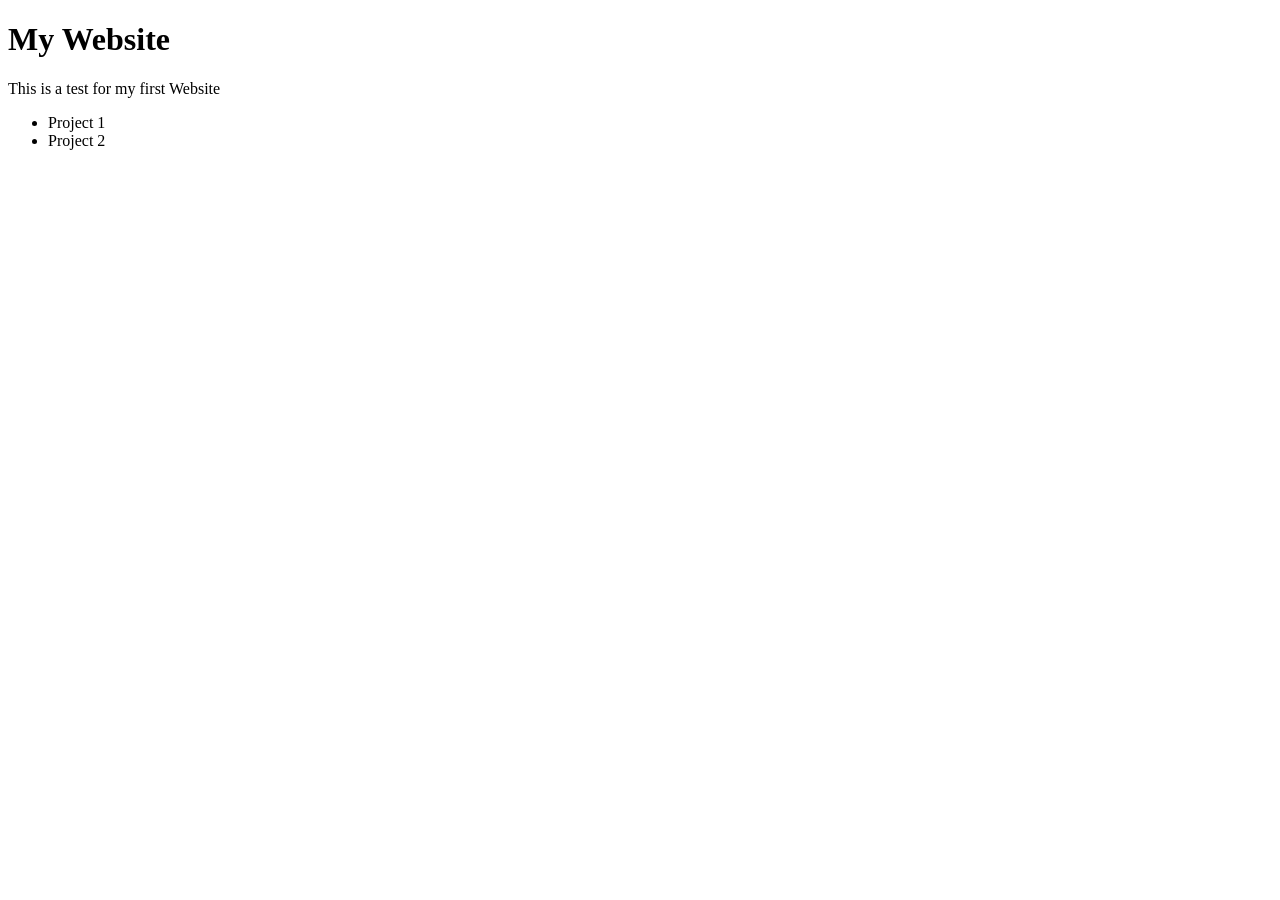
==== index.html @ 6e28bfc4 "prototype website" ====
<!DOCTYPE html>
<html lang="en">
<head>
    <meta charset="UTF-8">
    <meta name="viewport" content="width=device-width, initial-scale=1.0">
    <title>Portfolio</title>
</head>
<body>
    <h1>My Website</h1>
    <div>
        <p>This is a test for my first Website</p>
    </div>

    <div>
        <p></p>
    </div>

    
    <ul>
        <li>Project 1</li>
        <li>Project 2</li>
    </ul>


</body>
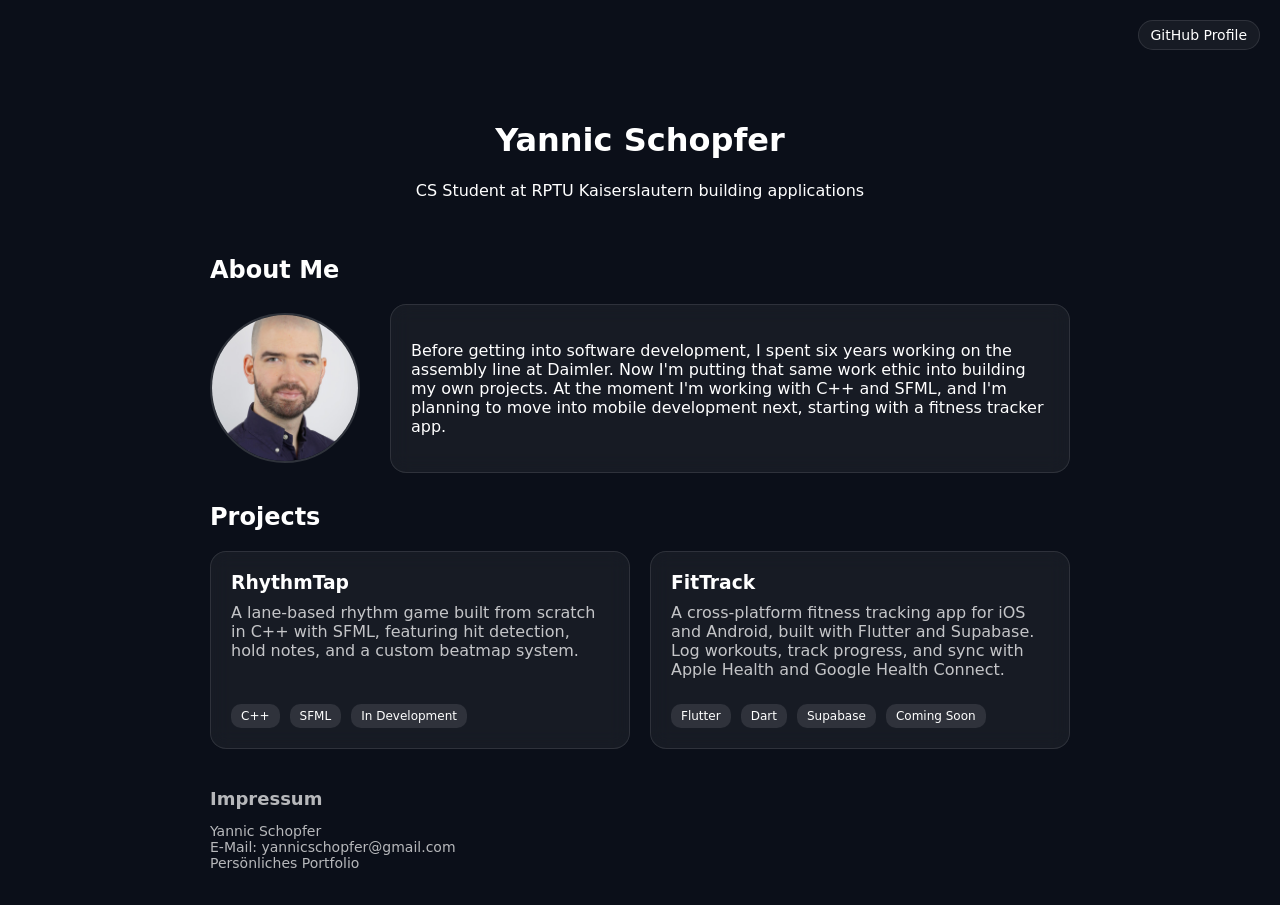
==== commit ecef105a: "initial design" ====
--- a/index.html
+++ b/index.html
@@ -1,25 +1,95 @@
 <!DOCTYPE html>
 <html lang="en">
+
 <head>
     <meta charset="UTF-8">
     <meta name="viewport" content="width=device-width, initial-scale=1.0">
-    <title>Portfolio</title>
+    <title>Yannic Schopfer Projekte</title>
+
+    <link rel="stylesheet" href="style.css">
+
 </head>
+
 <body>
-    <h1>My Website</h1>
-    <div>
-        <p>This is a test for my first Website</p>
+
+    <header class="hero">
+        <h1>Yannic Schopfer</h1>
+        <p>CS Student at RPTU Kaiserslautern building applications </p>
+    </header>
+
+    <section>
+        <div class="container" class="about-card">
+            <h2>About Me</h2>
+
+            <div class="about-content">
+                <img src="Bild_Yannic_Schopfer.jpeg" alt="Yannic Schopfer" class="profile-pic">
+
+                <div class="card">
+                    <p>Before getting into software development, I spent six years working on the assembly line at
+                        Daimler.
+                        Now I'm putting that same work ethic into building my own projects.
+                        At the moment I'm working with C++ and SFML, and I'm planning to move into mobile development
+                        next,
+                        starting with a fitness tracker app.
+                    </p>
+                </div>
+            </div>
+        </div>
+        </div>
+    </section>
+
+    <section class="projects">
+        <div class="container">
+            <h2>Projects</h2>
+
+            <div class="grid">
+
+                <a href="https://github.com/yschopfer19/RhythmTap" target="_blank" class="project-card">
+                    <h3>RhythmTap</h3>
+                    <p>A lane-based rhythm game built from scratch in C++ with SFML, featuring hit detection, hold
+                        notes, and a custom beatmap system.</p>
+
+                    <div class="tags">
+                        <span>C++</span>
+                        <span>SFML</span>
+                        <span>In Development</span>
+                    </div>
+                </a>
+
+                <a href="project2.html" target="_blank" class="project-card">
+                    <h3>FitTrack</h3>
+                    <p>A cross-platform fitness tracking app for iOS and Android, built with Flutter and Supabase.
+                        Log workouts, track progress, and sync with Apple Health and Google Health Connect.</p>
+
+                    <div class="tags">
+                        <span>Flutter</span>
+                        <span>Dart</span>
+                        <span>Supabase</span>
+                        <span>Coming Soon</span>
+                    </div>
+                </a>
+
+
+
+            </div>
+        </div>
+    </section>
+
+
+    <section class="imprint">
+        <h2>Impressum</h2>
+        <p>
+        Yannic Schopfer <br>
+        E-Mail: yannicschopfer@gmail.com <br>
+        Persönliches Portfolio <br>
+        </p>
+        
+    </section>
+
+    <div class="social-links">
+        <a href="https://github.com/yschopfer19" target="_blank">GitHub Profile</a>
+        <!--<a href="TODO" target="_blank">Link</a>
+        <a href="TODO" target="_blank">Link</a>-->
     </div>
 
-    <div>
-        <p></p>
-    </div>
-
-    
-    <ul>
-        <li>Project 1</li>
-        <li>Project 2</li>
-    </ul>
-
-
 </body>
--- a/style.css
+++ b/style.css
@@ -0,0 +1,173 @@
+body {
+    margin: 0;
+    font-family: system-ui, sans-serif;
+    background: #0b0f19;
+    color: white;
+}
+
+* {
+    box-sizing: border-box;
+}
+
+.hero {
+    padding: 100px 40px 15px;
+    text-align: center;
+    animation: fadeInDown 1s ease;
+    position: relative;
+}
+
+section {
+    padding: 5px;
+}
+
+.container {
+    max-width: 900px;
+    margin: 0 auto;
+    padding: 0 20px;
+}
+
+.card {
+    background: rgba(255, 255, 255, 0.05);
+    border: 1px solid rgba(255, 255, 255, 0.1);
+    border-radius: 16px;
+    padding: 20px;
+    backdrop-filter: blur(10px);
+}
+.project-card {
+    background: rgba(255, 255, 255, 0.05);
+    border: 1px solid rgba(255, 255, 255, 0.1);
+    border-radius: 16px;
+
+    padding: 20px;
+    backdrop-filter: blur(10px);
+
+    display: flex;
+    flex-direction: column;
+
+    text-decoration: none;
+    color: white;
+
+    transition: transform 0.3s ease, background 0.3s ease;
+}
+
+.project-card h3 {
+    margin: 0 0 10px 0;
+}
+
+.project-card p {
+    margin: 0 0 25px 0;
+    opacity: 0.75;
+}
+
+.grid {
+    display: grid;
+    grid-template-columns: repeat(2, 1fr);
+    gap: 20px;
+    align-items: stretch;
+}
+
+.project-card {
+    display: flex;
+    flex-direction: column;
+
+    text-decoration: none;
+    color: white;
+
+    transition: transform 0.3s ease, background 0.3s ease;
+}
+
+.project-card:hover {
+    transform: translateY(-10px);
+    background: rgba(255, 255, 255, 0.08);
+}
+
+.tags span {
+    display: inline-block;
+    background: rgba(255, 255, 255, 0.1);
+    padding: 5px 10px;
+    border-radius: 10px;
+    margin-right: 5px;
+    font-size: 12px;
+}
+
+.tags {
+    margin-top: auto;
+}
+
+
+@keyframes fadeInDown {
+    from {
+        opacity: 0;
+        transform: translateY(-30px);
+    }
+
+    to {
+        opacity: 1;
+        transform: translateY(0);
+    }
+}
+
+
+.social-links {
+    position: absolute;
+    top: 20px;
+    right: 20px;
+
+    display: flex;
+    gap: 10px;
+}
+
+.social-links a {
+    text-decoration: none;
+    color: white;
+    font-size: 14px;
+
+    padding: 6px 12px;
+    border-radius: 999px;
+
+    background: rgba(255, 255, 255, 0.05);
+    border: 1px solid rgba(255, 255, 255, 0.1);
+
+    transition: all 0.3s ease;
+}
+
+.social-links a:hover {
+    transform: translateY(-2px);
+    background: rgba(255, 255, 255, 0.1);
+}
+
+.about-content {
+    display: flex;
+    align-items: center;
+    gap: 30px;
+}
+
+.profile-pic {
+    width: 150px;
+    height: 150px;
+    border-radius: 50%;
+    object-fit: cover;
+    border: 2px solid rgba(255, 255, 255, 0.15);
+    flex-shrink: 0;
+}
+
+@media (max-width: 600px) {
+    .about-content {
+        flex-direction: column;
+        text-align: center;
+    }
+}
+
+
+.imprint {
+    max-width: 900px;
+    margin: 0 auto;
+    padding: 20px;
+    opacity: 0.7;
+    font-size: 14px;
+}
+
+.imprint h2 {
+    font-size: 18px;
+    margin-bottom: 10px;
+}
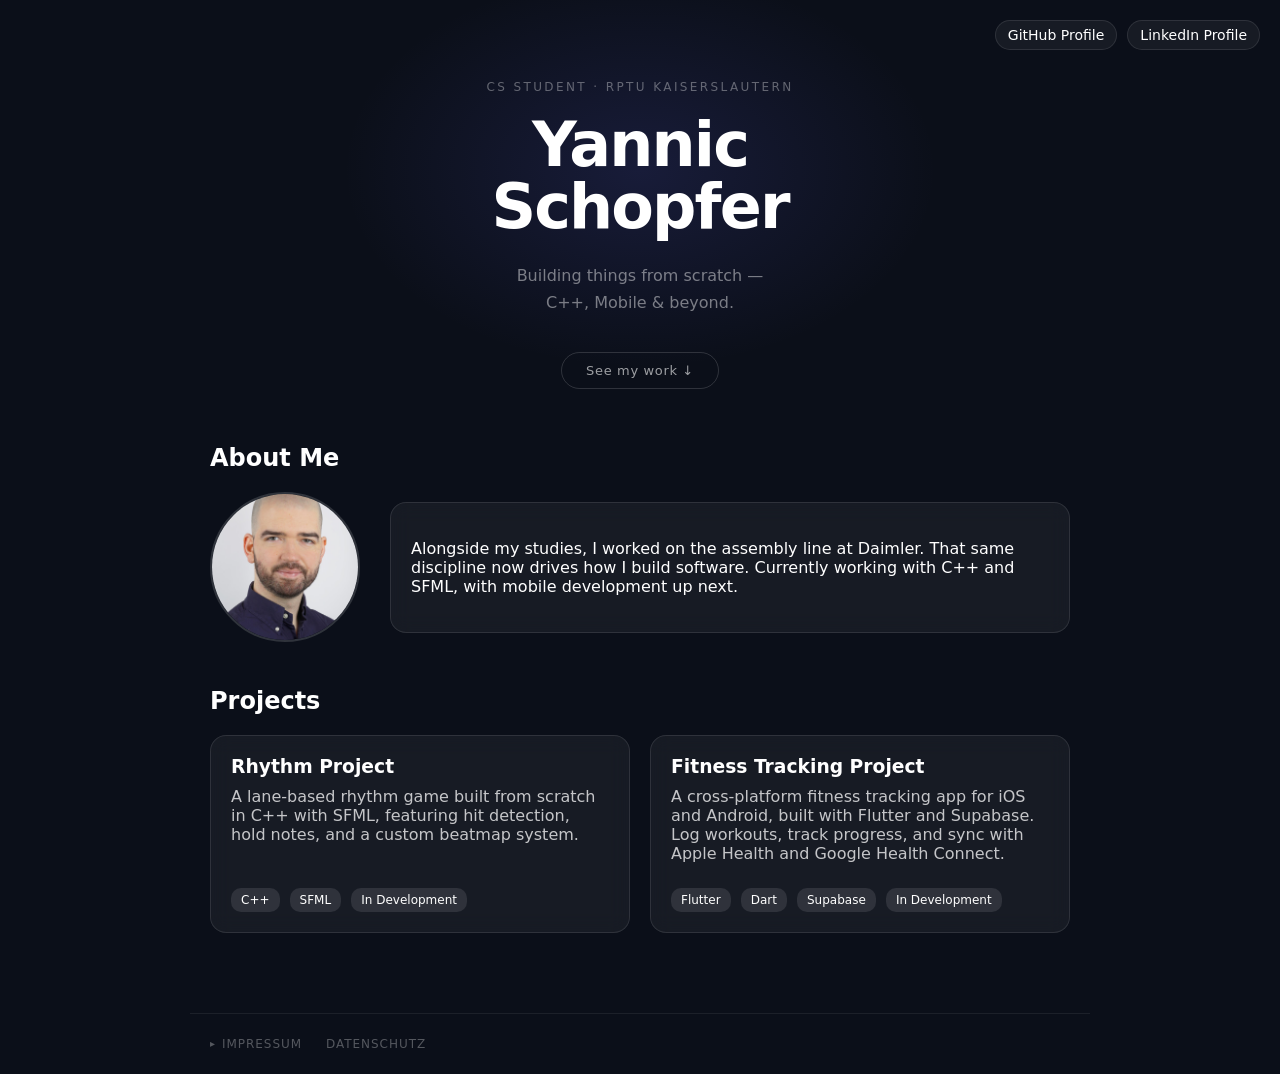
==== commit fadb1419: "Update website styling and add minor improvements" ====
--- a/index.html
+++ b/index.html
@@ -4,51 +4,49 @@
 <head>
     <meta charset="UTF-8">
     <meta name="viewport" content="width=device-width, initial-scale=1.0">
-    <title>Yannic Schopfer Projekte</title>
-
+    <title>Yannic Schopfer Projects</title>
     <link rel="stylesheet" href="style.css">
-
 </head>
 
 <body>
 
     <header class="hero">
-        <h1>Yannic Schopfer</h1>
-        <p>CS Student at RPTU Kaiserslautern building applications </p>
+        <div class="hero-glow"></div>
+        <p class="hero-eyebrow">CS Student · RPTU Kaiserslautern</p>
+        <h1 class="hero-name">Yannic<br>Schopfer</h1>
+        <p class="hero-sub">Building things from scratch —<br>C++, Mobile & beyond.</p>
+        <a href="#projects" class="hero-cta">See my work ↓</a>
     </header>
 
+    <div class="social-links">
+        <a href="https://github.com/yschopfer19" target="_blank">GitHub Profile</a>
+        <a href="https://www.linkedin.com/in/yannic-schopfer-348ab5416/" target="_blank">LinkedIn Profile</a>
+    </div>
+
     <section>
-        <div class="container" class="about-card">
+        <div class="container">
             <h2>About Me</h2>
-
             <div class="about-content">
                 <img src="Bild_Yannic_Schopfer.jpeg" alt="Yannic Schopfer" class="profile-pic">
-
                 <div class="card">
-                    <p>Before getting into software development, I spent six years working on the assembly line at
-                        Daimler.
-                        Now I'm putting that same work ethic into building my own projects.
-                        At the moment I'm working with C++ and SFML, and I'm planning to move into mobile development
-                        next,
-                        starting with a fitness tracker app.
+                    <p>Alongside my studies, I worked on the assembly line at Daimler.
+                        That same discipline now drives how I build software.
+                        Currently working with C++ and SFML, with mobile development up next.
                     </p>
                 </div>
             </div>
         </div>
-        </div>
     </section>
 
-    <section class="projects">
+    <section class="projects" id="projects">
         <div class="container">
             <h2>Projects</h2>
-
             <div class="grid">
 
-                <a href="https://github.com/yschopfer19/RhythmTap" target="_blank" class="project-card">
-                    <h3>RhythmTap</h3>
+                <a href="https://github.com/yschopfer19/RhythmProject" target="_blank" class="project-card">
+                    <h3>Rhythm Project</h3>
                     <p>A lane-based rhythm game built from scratch in C++ with SFML, featuring hit detection, hold
                         notes, and a custom beatmap system.</p>
-
                     <div class="tags">
                         <span>C++</span>
                         <span>SFML</span>
@@ -56,40 +54,48 @@
                     </div>
                 </a>
 
-                <a href="project2.html" target="_blank" class="project-card">
-                    <h3>FitTrack</h3>
+                <a href="https://github.com/yschopfer19/fitness_tracker" target="_blank" class="project-card">
+                    <h3>Fitness Tracking Project</h3>
                     <p>A cross-platform fitness tracking app for iOS and Android, built with Flutter and Supabase.
                         Log workouts, track progress, and sync with Apple Health and Google Health Connect.</p>
-
                     <div class="tags">
                         <span>Flutter</span>
                         <span>Dart</span>
                         <span>Supabase</span>
-                        <span>Coming Soon</span>
+                        <span>In Development</span>
                     </div>
                 </a>
-
-
 
             </div>
         </div>
     </section>
 
+    <footer class="footer-imprint">
+        <div class="footer-inner">
+            <button class="imprint-toggle"
+                onclick="this.classList.toggle('open'); this.closest('footer').querySelector('.imprint-body').classList.toggle('open')">Impressum</button>
+            <a class="imprint-link" href="datenschutz.html">Datenschutz</a>
+        </div>
+        <div class="imprint-body">
+            <div class="imprint-block">
+                <span class="imprint-label">Angaben gemäß § 5 DDG</span>
+                <span>Yannic Schopfer</span>
+                <span>c/o Block Services</span>
+                <span>Stuttgarter Str. 106</span>
+                <span>70736 Fellbach</span>
+                <span>Deutschland</span>
+            </div>
+            <div class="imprint-block">
+                <span class="imprint-label">Kontakt</span>
+                <a href="mailto:yannicschopfer@gmail.com">yannicschopfer@gmail.com</a>
+            </div>
+            <div class="imprint-block">
+                <span class="imprint-label">Hinweis</span>
+                <span>Projektportfolio</span>
+            </div>
+        </div>
+    </footer>
 
-    <section class="imprint">
-        <h2>Impressum</h2>
-        <p>
-        Yannic Schopfer <br>
-        E-Mail: yannicschopfer@gmail.com <br>
-        Persönliches Portfolio <br>
-        </p>
-        
-    </section>
+</body>
 
-    <div class="social-links">
-        <a href="https://github.com/yschopfer19" target="_blank">GitHub Profile</a>
-        <!--<a href="TODO" target="_blank">Link</a>
-        <a href="TODO" target="_blank">Link</a>-->
-    </div>
-
-</body>+</html>
--- a/style.css
+++ b/style.css
@@ -1,3 +1,13 @@
+*,
+*::before,
+*::after {
+    box-sizing: border-box;
+}
+
+html {
+    scroll-behavior: smooth;
+}
+
 body {
     margin: 0;
     font-family: system-ui, sans-serif;
@@ -5,26 +15,111 @@
     color: white;
 }
 
-* {
-    box-sizing: border-box;
-}
-
-.hero {
-    padding: 100px 40px 15px;
-    text-align: center;
-    animation: fadeInDown 1s ease;
-    position: relative;
-}
-
-section {
-    padding: 5px;
-}
+/* ── Layout ── */
 
 .container {
     max-width: 900px;
     margin: 0 auto;
     padding: 0 20px;
 }
+
+section {
+    padding: 5px 0 20px;
+}
+
+/* ── Hero ── */
+
+.hero {
+    padding: 80px 40px 30px;
+    text-align: center;
+    position: relative;
+    overflow: hidden;
+}
+
+.hero-glow {
+    position: absolute;
+    top: 50%;
+    left: 50%;
+    transform: translate(-50%, -60%);
+    width: 600px;
+    height: 400px;
+    background: radial-gradient(ellipse, rgba(99, 102, 241, 0.15) 0%, transparent 70%);
+    pointer-events: none;
+    animation: pulseGlow 4s ease-in-out infinite;
+}
+
+.hero-eyebrow {
+    font-size: 12px;
+    letter-spacing: 0.2em;
+    text-transform: uppercase;
+    color: rgba(255, 255, 255, 0.35);
+    margin: 0 0 20px;
+    animation: fadeInDown 0.8s ease both;
+}
+
+.hero-name {
+    font-size: clamp(38px, 5.5vw, 62px);
+    font-weight: 670;
+    line-height: 1;
+    letter-spacing: -0.03em;
+    margin: 0 0 24px;
+    animation: fadeInDown 0.9s ease both;
+}
+
+.hero-sub {
+    font-size: 16px;
+    color: rgba(255, 255, 255, 0.45);
+    line-height: 1.7;
+    margin: 0 0 36px;
+    animation: fadeInDown 1s ease both;
+}
+
+.hero-cta {
+    display: inline-block;
+    padding: 10px 24px;
+    border: 1px solid rgba(255, 255, 255, 0.15);
+    border-radius: 999px;
+    color: rgba(255, 255, 255, 0.6);
+    text-decoration: none;
+    font-size: 13px;
+    letter-spacing: 0.05em;
+    transition: all 0.3s ease;
+    animation: fadeInDown 1.1s ease both;
+}
+
+.hero-cta:hover {
+    background: rgba(255, 255, 255, 0.08);
+    color: white;
+    transform: translateY(-2px);
+}
+
+/* ── Social Links ── */
+
+.social-links {
+    position: fixed;
+    top: 20px;
+    right: 20px;
+    display: flex;
+    gap: 10px;
+}
+
+.social-links a {
+    text-decoration: none;
+    color: white;
+    font-size: 14px;
+    padding: 6px 12px;
+    border-radius: 999px;
+    background: rgba(255, 255, 255, 0.05);
+    border: 1px solid rgba(255, 255, 255, 0.1);
+    transition: all 0.3s ease;
+}
+
+.social-links a:hover {
+    transform: translateY(-2px);
+    background: rgba(255, 255, 255, 0.1);
+}
+
+/* ── Cards ── */
 
 .card {
     background: rgba(255, 255, 255, 0.05);
@@ -33,31 +128,36 @@
     padding: 20px;
     backdrop-filter: blur(10px);
 }
+
 .project-card {
+    position: relative;
+    display: flex;
+    flex-direction: column;
     background: rgba(255, 255, 255, 0.05);
     border: 1px solid rgba(255, 255, 255, 0.1);
     border-radius: 16px;
-
     padding: 20px;
     backdrop-filter: blur(10px);
-
-    display: flex;
-    flex-direction: column;
-
     text-decoration: none;
     color: white;
-
     transition: transform 0.3s ease, background 0.3s ease;
 }
 
+.project-card:hover {
+    transform: translateY(-10px);
+    background: rgba(255, 255, 255, 0.08);
+}
+
 .project-card h3 {
-    margin: 0 0 10px 0;
+    margin: 0 0 10px;
 }
 
 .project-card p {
-    margin: 0 0 25px 0;
+    margin: 0 0 25px;
     opacity: 0.75;
 }
+
+/* ── Grid ── */
 
 .grid {
     display: grid;
@@ -66,19 +166,10 @@
     align-items: stretch;
 }
 
-.project-card {
-    display: flex;
-    flex-direction: column;
-
-    text-decoration: none;
-    color: white;
-
-    transition: transform 0.3s ease, background 0.3s ease;
-}
-
-.project-card:hover {
-    transform: translateY(-10px);
-    background: rgba(255, 255, 255, 0.08);
+/* ── Tags ── */
+
+.tags {
+    margin-top: auto;
 }
 
 .tags span {
@@ -90,51 +181,7 @@
     font-size: 12px;
 }
 
-.tags {
-    margin-top: auto;
-}
-
-
-@keyframes fadeInDown {
-    from {
-        opacity: 0;
-        transform: translateY(-30px);
-    }
-
-    to {
-        opacity: 1;
-        transform: translateY(0);
-    }
-}
-
-
-.social-links {
-    position: absolute;
-    top: 20px;
-    right: 20px;
-
-    display: flex;
-    gap: 10px;
-}
-
-.social-links a {
-    text-decoration: none;
-    color: white;
-    font-size: 14px;
-
-    padding: 6px 12px;
-    border-radius: 999px;
-
-    background: rgba(255, 255, 255, 0.05);
-    border: 1px solid rgba(255, 255, 255, 0.1);
-
-    transition: all 0.3s ease;
-}
-
-.social-links a:hover {
-    transform: translateY(-2px);
-    background: rgba(255, 255, 255, 0.1);
-}
+/* ── About ── */
 
 .about-content {
     display: flex;
@@ -151,23 +198,131 @@
     flex-shrink: 0;
 }
 
+/* ── Footer ── */
+
+.footer-imprint {
+    max-width: 900px;
+    margin: 60px auto 0;
+    padding: 24px 20px;
+    border-top: 1px solid rgba(255, 255, 255, 0.07);
+}
+
+.footer-inner {
+    display: flex;
+    align-items: center;
+    gap: 24px;
+}
+
+/* Shared style for both Impressum button and Datenschutz link */
+.imprint-toggle,
+.imprint-link {
+    display: inline-flex;
+    align-items: center;
+    gap: 6px;
+    font-size: 12px;
+    letter-spacing: 0.08em;
+    text-transform: uppercase;
+    color: rgba(255, 255, 255, 0.3);
+    text-decoration: none;
+    cursor: pointer;
+    transition: color 0.2s ease;
+    user-select: none;
+    line-height: 1;
+    background: none;
+    border: none;
+    padding: 0;
+    font-family: inherit;
+}
+
+.imprint-toggle:hover,
+.imprint-link:hover {
+    color: rgba(255, 255, 255, 0.55);
+}
+
+.imprint-toggle::before {
+    content: '▸';
+    transition: transform 0.2s ease;
+    font-size: 10px;
+}
+
+.imprint-toggle.open::before {
+    transform: rotate(90deg);
+}
+
+.imprint-body {
+    display: none;
+    margin-top: 16px;
+    flex-wrap: wrap;
+    gap: 24px;
+    padding: 20px;
+    background: rgba(255, 255, 255, 0.03);
+    border: 1px solid rgba(255, 255, 255, 0.07);
+    border-radius: 12px;
+    animation: fadeInDown 0.25s ease;
+}
+
+.imprint-body.open {
+    display: flex;
+}
+
+.imprint-block {
+    display: flex;
+    flex-direction: column;
+    gap: 3px;
+    line-height: 1.6;
+}
+
+.imprint-label {
+    font-size: 10px;
+    letter-spacing: 0.1em;
+    text-transform: uppercase;
+    color: rgba(255, 255, 255, 0.25);
+    margin-bottom: 4px;
+}
+
+.imprint-body a {
+    color: rgba(255, 255, 255, 0.4);
+    text-decoration: none;
+    transition: color 0.2s ease;
+}
+
+.imprint-body a:hover {
+    color: rgba(255, 255, 255, 0.7);
+}
+
+/* ── Animations ── */
+
+@keyframes fadeInDown {
+    from {
+        opacity: 0;
+        transform: translateY(-30px);
+    }
+
+    to {
+        opacity: 1;
+        transform: translateY(0);
+    }
+}
+
+@keyframes pulseGlow {
+
+    0%,
+    100% {
+        opacity: 0.6;
+        transform: translate(-50%, -60%) scale(1);
+    }
+
+    50% {
+        opacity: 1;
+        transform: translate(-50%, -60%) scale(1.1);
+    }
+}
+
+/* ── Responsive ── */
+
 @media (max-width: 600px) {
     .about-content {
         flex-direction: column;
         text-align: center;
     }
-}
-
-
-.imprint {
-    max-width: 900px;
-    margin: 0 auto;
-    padding: 20px;
-    opacity: 0.7;
-    font-size: 14px;
-}
-
-.imprint h2 {
-    font-size: 18px;
-    margin-bottom: 10px;
 }
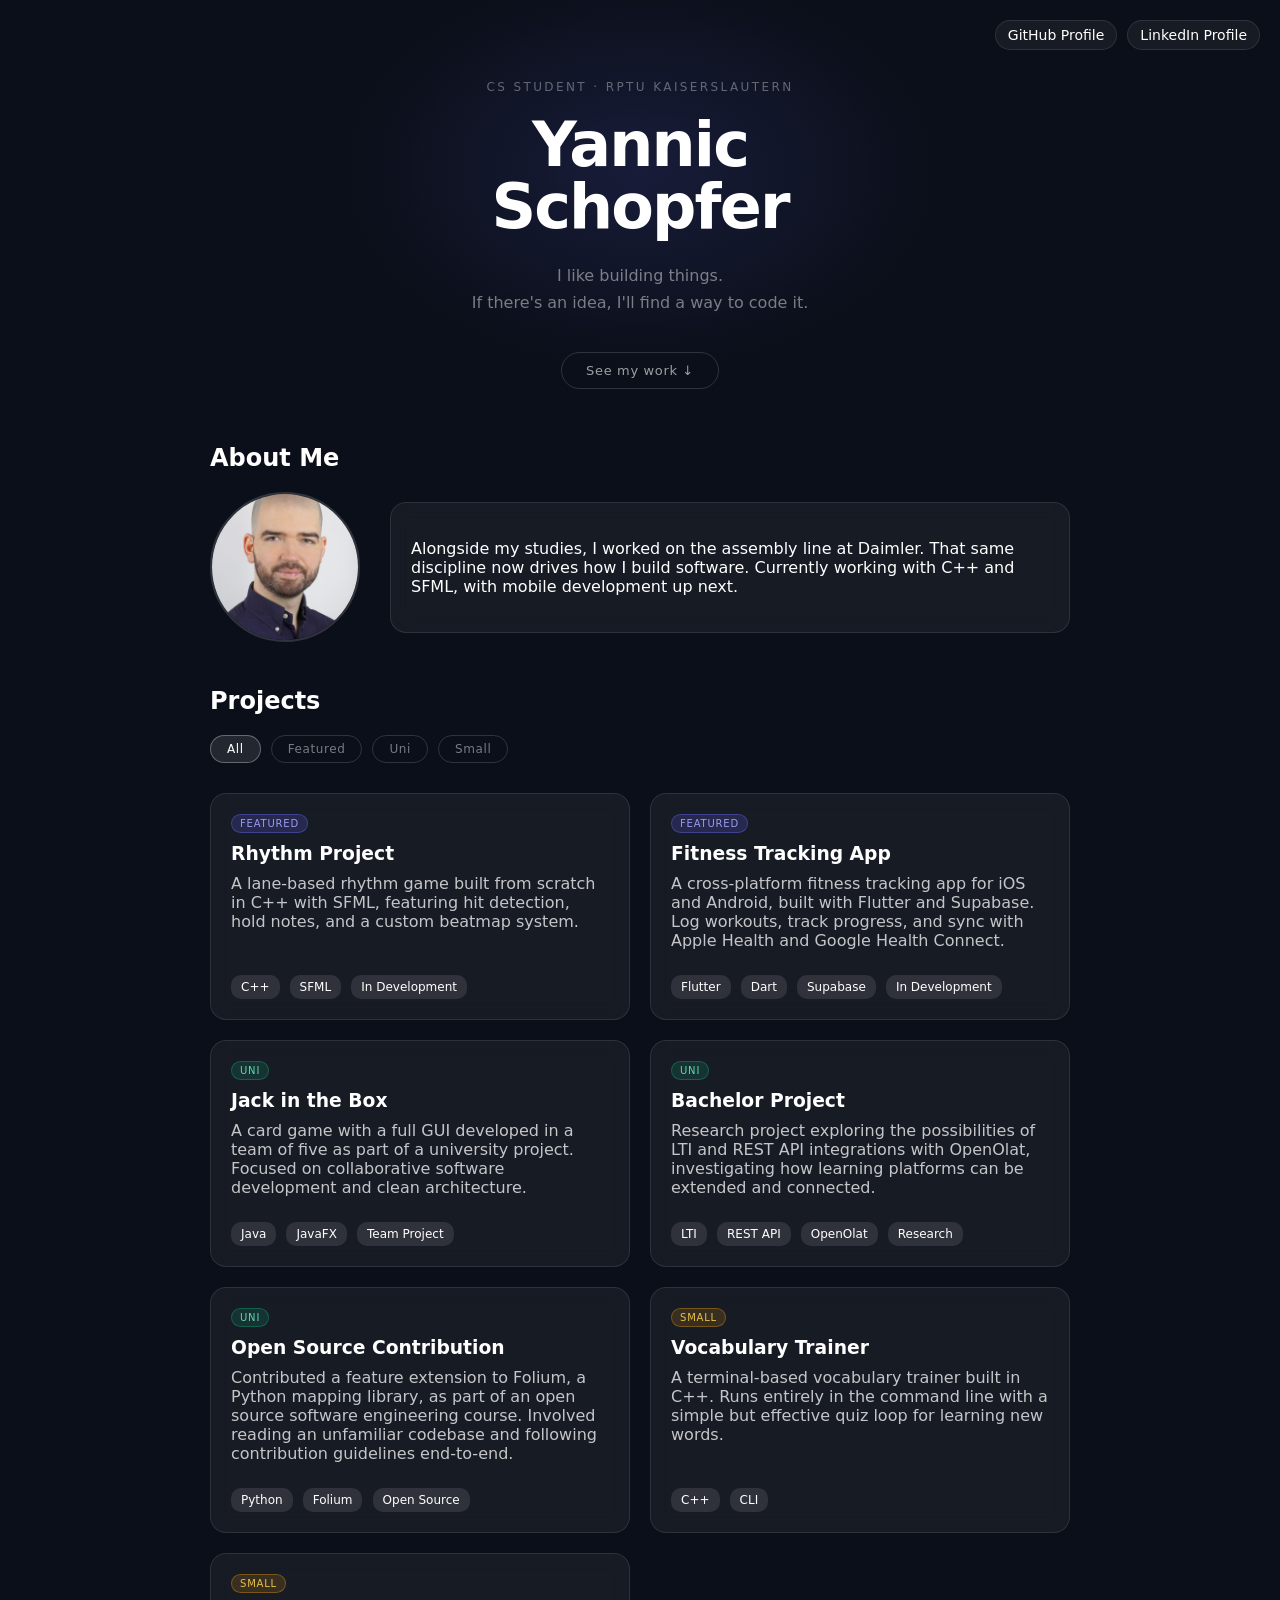
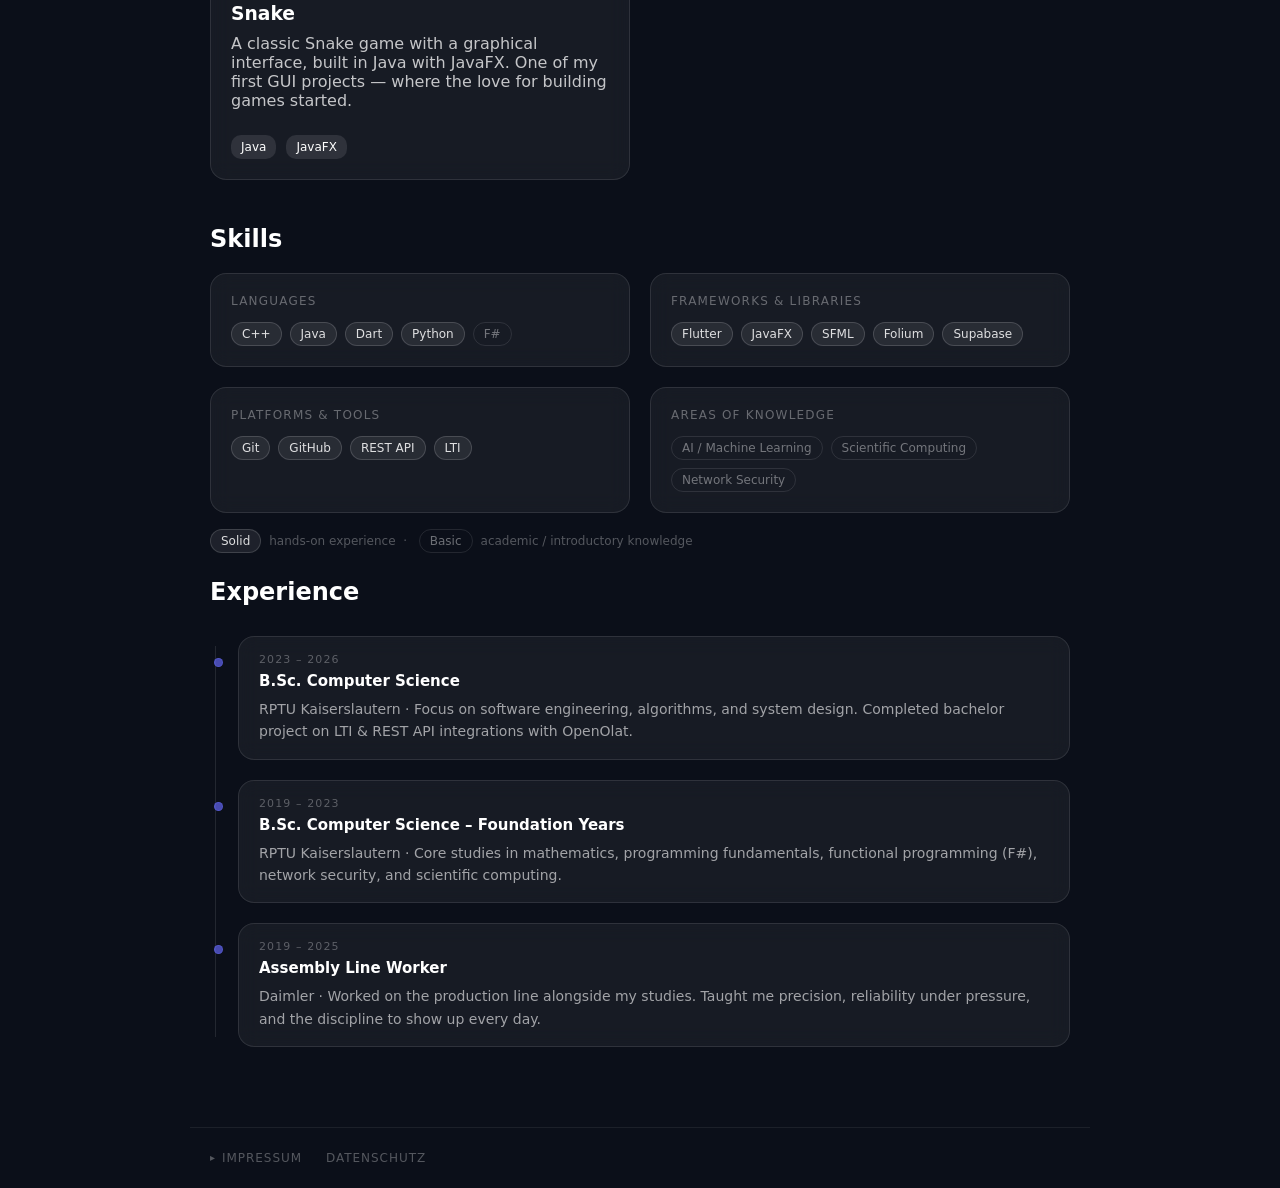
==== commit 98fde5b0: "added project site" ====
--- a/index.html
+++ b/index.html
@@ -4,7 +4,8 @@
 <head>
     <meta charset="UTF-8">
     <meta name="viewport" content="width=device-width, initial-scale=1.0">
-    <title>Yannic Schopfer Projects</title>
+    <title>Yannic Schopfer</title>
+    <link rel="icon" type="image/svg+xml" href="favicon.svg">
     <link rel="stylesheet" href="style.css">
 </head>
 
@@ -14,7 +15,7 @@
         <div class="hero-glow"></div>
         <p class="hero-eyebrow">CS Student · RPTU Kaiserslautern</p>
         <h1 class="hero-name">Yannic<br>Schopfer</h1>
-        <p class="hero-sub">Building things from scratch —<br>C++, Mobile & beyond.</p>
+        <p class="hero-sub">I like building things.<br>If there's an idea, I'll find a way to code it.</p>
         <a href="#projects" class="hero-cta">See my work ↓</a>
     </header>
 
@@ -41,9 +42,19 @@
     <section class="projects" id="projects">
         <div class="container">
             <h2>Projects</h2>
+
+            <div class="filter-bar">
+                <button class="filter-btn active" data-filter="all">All</button>
+                <button class="filter-btn" data-filter="featured">Featured</button>
+                <button class="filter-btn" data-filter="uni">Uni</button>
+                <button class="filter-btn" data-filter="small">Small</button>
+            </div>
+
             <div class="grid">
 
-                <a href="https://github.com/yschopfer19/RhythmProject" target="_blank" class="project-card">
+                <a href="RhytmProjectSub.html" target="_blank" class="project-card"
+                    data-category="featured">
+                    <span class="badge badge--featured">Featured</span>
                     <h3>Rhythm Project</h3>
                     <p>A lane-based rhythm game built from scratch in C++ with SFML, featuring hit detection, hold
                         notes, and a custom beatmap system.</p>
@@ -54,8 +65,10 @@
                     </div>
                 </a>
 
-                <a href="https://github.com/yschopfer19/fitness_tracker" target="_blank" class="project-card">
-                    <h3>Fitness Tracking Project</h3>
+                <a href="fitness_tracker.html" target="_blank" class="project-card"
+                    data-category="featured">
+                    <span class="badge badge--featured">Featured</span>
+                    <h3>Fitness Tracking App</h3>
                     <p>A cross-platform fitness tracking app for iOS and Android, built with Flutter and Supabase.
                         Log workouts, track progress, and sync with Apple Health and Google Health Connect.</p>
                     <div class="tags">
@@ -66,6 +79,164 @@
                     </div>
                 </a>
 
+                <a href="https://github.com/yschopfer19" target="_blank" class="project-card" data-category="uni">
+                    <span class="badge badge--uni">Uni</span>
+                    <h3>Jack in the Box</h3>
+                    <p>A card game with a full GUI developed in a team of five as part of a university project.
+                        Focused on collaborative software development and clean architecture.</p>
+                    <div class="tags">
+                        <span>Java</span>
+                        <span>JavaFX</span>
+                        <span>Team Project</span>
+                    </div>
+                </a>
+
+                <a href="https://github.com/yschopfer19" target="_blank" class="project-card" data-category="uni">
+                    <span class="badge badge--uni">Uni</span>
+                    <h3>Bachelor Project</h3>
+                    <p>Research project exploring the possibilities of LTI and REST API integrations with OpenOlat,
+                        investigating how learning platforms can be extended and connected.</p>
+                    <div class="tags">
+                        <span>LTI</span>
+                        <span>REST API</span>
+                        <span>OpenOlat</span>
+                        <span>Research</span>
+                    </div>
+                </a>
+
+                <a href="https://github.com/python-visualization/folium/pull/1866" target="_blank" class="project-card" data-category="uni">
+                    <span class="badge badge--uni">Uni</span>
+                    <h3>Open Source Contribution</h3>
+                    <p>Contributed a feature extension to Folium, a Python mapping library, as part of an open
+                        source software engineering course. Involved reading an unfamiliar codebase and following
+                        contribution guidelines end-to-end.</p>
+                    <div class="tags">
+                        <span>Python</span>
+                        <span>Folium</span>
+                        <span>Open Source</span>
+                    </div>
+                </a>
+
+                <a href="#" target="_blank" class="project-card" data-category="small">
+                    <span class="badge badge--small">Small</span>
+                    <h3>Vocabulary Trainer</h3>
+                    <p>A terminal-based vocabulary trainer built in C++. Runs entirely in the command line with
+                        a simple but effective quiz loop for learning new words.</p>
+                    <div class="tags">
+                        <span>C++</span>
+                        <span>CLI</span>
+                    </div>
+                </a>
+
+                <a href="#" target="_blank" class="project-card" data-category="small">
+                    <span class="badge badge--small">Small</span>
+                    <h3>Snake</h3>
+                    <p>A classic Snake game with a graphical interface, built in Java with JavaFX. One of my
+                        first GUI projects — where the love for building games started.</p>
+                    <div class="tags">
+                        <span>Java</span>
+                        <span>JavaFX</span>
+                    </div>
+                </a>
+
+            </div>
+        </div>
+    </section>
+
+    <!-- SKILLS -->
+    <section id="skills">
+        <div class="container">
+            <h2>Skills</h2>
+            <div class="skills-grid">
+
+                <div class="skill-group card">
+                    <h4 class="skill-group-title">Languages</h4>
+                    <div class="skill-list">
+                        <span class="skill-tag skill-tag--strong">C++</span>
+                        <span class="skill-tag skill-tag--strong">Java</span>
+                        <span class="skill-tag skill-tag--strong">Dart</span>
+                        <span class="skill-tag skill-tag--strong">Python</span>
+                        <span class="skill-tag skill-tag--basic">F#</span>
+                    </div>
+                </div>
+
+                <div class="skill-group card">
+                    <h4 class="skill-group-title">Frameworks & Libraries</h4>
+                    <div class="skill-list">
+                        <span class="skill-tag skill-tag--strong">Flutter</span>
+                        <span class="skill-tag skill-tag--strong">JavaFX</span>
+                        <span class="skill-tag skill-tag--strong">SFML</span>
+                        <span class="skill-tag skill-tag--strong">Folium</span>
+                        <span class="skill-tag skill-tag--strong">Supabase</span>
+                    </div>
+                </div>
+
+                <div class="skill-group card">
+                    <h4 class="skill-group-title">Platforms & Tools</h4>
+                    <div class="skill-list">
+                        <span class="skill-tag skill-tag--strong">Git</span>
+                        <span class="skill-tag skill-tag--strong">GitHub</span>
+                        <span class="skill-tag skill-tag--strong">REST API</span>
+                        <span class="skill-tag skill-tag--strong">LTI</span>
+                    </div>
+                </div>
+
+                <div class="skill-group card">
+                    <h4 class="skill-group-title">Areas of Knowledge</h4>
+                    <div class="skill-list">
+                        <span class="skill-tag skill-tag--basic">AI / Machine Learning</span>
+                        <span class="skill-tag skill-tag--basic">Scientific Computing</span>
+                        <span class="skill-tag skill-tag--basic">Network Security</span>
+                    </div>
+                </div>
+
+            </div>
+            <p class="skills-legend">
+                <span class="skill-tag skill-tag--strong">Solid</span> hands-on experience &nbsp;·&nbsp;
+                <span class="skill-tag skill-tag--basic">Basic</span> academic / introductory knowledge
+            </p>
+        </div>
+    </section>
+
+    <!-- CV -->
+    <section id="cv">
+        <div class="container">
+            <div class="cv-header">
+                <h2>Experience</h2>
+            </div>
+
+            <div class="timeline">
+
+                <div class="timeline-item">
+                    <div class="timeline-dot"></div>
+                    <div class="timeline-content card">
+                        <span class="timeline-date">2023 – 2026</span>
+                        <h4>B.Sc. Computer Science</h4>
+                        <p>RPTU Kaiserslautern · Focus on software engineering, algorithms, and system design.
+                            Completed bachelor project on LTI & REST API integrations with OpenOlat.</p>
+                    </div>
+                </div>
+
+                <div class="timeline-item">
+                    <div class="timeline-dot"></div>
+                    <div class="timeline-content card">
+                        <span class="timeline-date">2019 – 2023</span>
+                        <h4>B.Sc. Computer Science – Foundation Years</h4>
+                        <p>RPTU Kaiserslautern · Core studies in mathematics, programming fundamentals,
+                            functional programming (F#), network security, and scientific computing.</p>
+                    </div>
+                </div>
+
+                <div class="timeline-item">
+                    <div class="timeline-dot"></div>
+                    <div class="timeline-content card">
+                        <span class="timeline-date">2019 – 2025</span>
+                        <h4>Assembly Line Worker</h4>
+                        <p>Daimler · Worked on the production line alongside my studies. Taught me precision,
+                            reliability under pressure, and the discipline to show up every day.</p>
+                    </div>
+                </div>
+
             </div>
         </div>
     </section>
@@ -73,7 +244,9 @@
     <footer class="footer-imprint">
         <div class="footer-inner">
             <button class="imprint-toggle"
-                onclick="this.classList.toggle('open'); this.closest('footer').querySelector('.imprint-body').classList.toggle('open')">Impressum</button>
+                onclick="this.classList.toggle('open'); this.closest('footer').querySelector('.imprint-body').classList.toggle('open')">
+                Impressum
+            </button>
             <a class="imprint-link" href="datenschutz.html">Datenschutz</a>
         </div>
         <div class="imprint-body">
@@ -96,6 +269,23 @@
         </div>
     </footer>
 
+    <script>
+        const buttons = document.querySelectorAll('.filter-btn');
+        const cards = document.querySelectorAll('.project-card');
+
+        buttons.forEach(btn => {
+            btn.addEventListener('click', () => {
+                buttons.forEach(b => b.classList.remove('active'));
+                btn.classList.add('active');
+                const filter = btn.dataset.filter;
+                cards.forEach(card => {
+                    const match = filter === 'all' || card.dataset.category === filter;
+                    card.classList.toggle('hidden', !match);
+                });
+            });
+        });
+    </script>
+
 </body>
 
 </html>
--- a/style.css
+++ b/style.css
@@ -140,7 +140,7 @@
     backdrop-filter: blur(10px);
     text-decoration: none;
     color: white;
-    transition: transform 0.3s ease, background 0.3s ease;
+    transition: transform 0.3s ease, background 0.3s ease, opacity 0.3s ease;
 }
 
 .project-card:hover {
@@ -155,6 +155,10 @@
 .project-card p {
     margin: 0 0 25px;
     opacity: 0.75;
+}
+
+.project-card.hidden {
+    display: none;
 }
 
 /* ── Grid ── */
@@ -179,6 +183,76 @@
     border-radius: 10px;
     margin-right: 5px;
     font-size: 12px;
+}
+
+/* ── Filter Bar ── */
+
+.filter-bar {
+    display: flex;
+    gap: 10px;
+    margin-bottom: 30px;
+    flex-wrap: wrap;
+}
+
+.filter-btn {
+    padding: 6px 16px;
+    border-radius: 999px;
+    border: 1px solid rgba(255, 255, 255, 0.15);
+    background: none;
+    color: rgba(255, 255, 255, 0.45);
+    font-family: inherit;
+    font-size: 12px;
+    letter-spacing: 0.05em;
+    cursor: pointer;
+    transition: all 0.2s ease;
+}
+
+.filter-btn:hover {
+    background: rgba(255, 255, 255, 0.08);
+    color: white;
+}
+
+.filter-btn.active {
+    background: rgba(255, 255, 255, 0.1);
+    border-color: rgba(255, 255, 255, 0.3);
+    color: white;
+}
+
+/* ── Badges ── */
+
+.badge {
+    display: inline-flex;
+    align-items: center;
+    width: fit-content;
+    align-self: flex-start;
+
+    font-size: 10px;
+    letter-spacing: 0.08em;
+    text-transform: uppercase;
+
+    padding: 3px 8px;
+    border-radius: 999px;
+
+    margin-bottom: 10px;
+    font-weight: 500;
+}
+
+.badge--featured {
+    background: rgba(99, 102, 241, 0.2);
+    border: 1px solid rgba(99, 102, 241, 0.4);
+    color: rgba(165, 167, 255, 0.9);
+}
+
+.badge--uni {
+    background: rgba(16, 185, 129, 0.15);
+    border: 1px solid rgba(16, 185, 129, 0.35);
+    color: rgba(110, 231, 183, 0.9);
+}
+
+.badge--small {
+    background: rgba(245, 158, 11, 0.15);
+    border: 1px solid rgba(245, 158, 11, 0.35);
+    color: rgba(252, 211, 77, 0.9);
 }
 
 /* ── About ── */
@@ -198,6 +272,153 @@
     flex-shrink: 0;
 }
 
+/* ── Skills ── */
+
+.skills-grid {
+    display: grid;
+    grid-template-columns: repeat(2, 1fr);
+    gap: 20px;
+    margin-bottom: 16px;
+}
+
+.skill-group-title {
+    margin: 0 0 14px;
+    font-size: 12px;
+    letter-spacing: 0.1em;
+    text-transform: uppercase;
+    color: rgba(255, 255, 255, 0.35);
+    font-weight: 500;
+}
+
+.skill-list {
+    display: flex;
+    flex-wrap: wrap;
+    gap: 8px;
+}
+
+.skill-tag {
+    display: inline-block;
+    padding: 4px 10px;
+    border-radius: 999px;
+    font-size: 12px;
+}
+
+.skill-tag--strong {
+    background: rgba(255, 255, 255, 0.08);
+    border: 1px solid rgba(255, 255, 255, 0.15);
+    color: rgba(255, 255, 255, 0.85);
+}
+
+.skill-tag--basic {
+    background: transparent;
+    border: 1px solid rgba(255, 255, 255, 0.1);
+    color: rgba(255, 255, 255, 0.4);
+}
+
+.skills-legend {
+    font-size: 12px;
+    color: rgba(255, 255, 255, 0.3);
+    margin: 8px 0 0;
+    display: flex;
+    align-items: center;
+    gap: 8px;
+    flex-wrap: wrap;
+}
+
+/* ── CV / Timeline ── */
+
+.cv-header {
+    display: flex;
+    align-items: center;
+    justify-content: space-between;
+    margin-bottom: 30px;
+}
+
+.cv-header h2 {
+    margin: 0;
+}
+
+.cv-download {
+    display: inline-block;
+    padding: 8px 20px;
+    border: 1px solid rgba(255, 255, 255, 0.15);
+    border-radius: 999px;
+    color: rgba(255, 255, 255, 0.6);
+    text-decoration: none;
+    font-size: 13px;
+    letter-spacing: 0.05em;
+    transition: all 0.3s ease;
+}
+
+.cv-download:hover {
+    background: rgba(255, 255, 255, 0.08);
+    color: white;
+    transform: translateY(-2px);
+}
+
+.timeline {
+    display: flex;
+    flex-direction: column;
+    gap: 0;
+    position: relative;
+    padding-left: 28px;
+}
+
+.timeline::before {
+    content: '';
+    position: absolute;
+    left: 5px;
+    top: 10px;
+    bottom: 10px;
+    width: 1px;
+    background: rgba(255, 255, 255, 0.1);
+}
+
+.timeline-item {
+    position: relative;
+    padding-bottom: 20px;
+}
+
+.timeline-item:last-child {
+    padding-bottom: 0;
+}
+
+.timeline-dot {
+    position: absolute;
+    left: -24px;
+    top: 22px;
+    width: 9px;
+    height: 9px;
+    border-radius: 50%;
+    background: rgba(99, 102, 241, 0.7);
+    border: 1px solid rgba(99, 102, 241, 0.4);
+}
+
+.timeline-content {
+    padding: 16px 20px;
+}
+
+.timeline-date {
+    font-size: 11px;
+    letter-spacing: 0.1em;
+    text-transform: uppercase;
+    color: rgba(255, 255, 255, 0.3);
+    display: block;
+    margin-bottom: 6px;
+}
+
+.timeline-content h4 {
+    margin: 0 0 8px;
+    font-size: 15px;
+}
+
+.timeline-content p {
+    margin: 0;
+    font-size: 14px;
+    color: rgba(255, 255, 255, 0.6);
+    line-height: 1.6;
+}
+
 /* ── Footer ── */
 
 .footer-imprint {
@@ -213,7 +434,6 @@
     gap: 24px;
 }
 
-/* Shared style for both Impressum button and Datenschutz link */
 .imprint-toggle,
 .imprint-link {
     display: inline-flex;
@@ -297,7 +517,6 @@
         opacity: 0;
         transform: translateY(-30px);
     }
-
     to {
         opacity: 1;
         transform: translateY(0);
@@ -305,13 +524,10 @@
 }
 
 @keyframes pulseGlow {
-
-    0%,
-    100% {
+    0%, 100% {
         opacity: 0.6;
         transform: translate(-50%, -60%) scale(1);
     }
-
     50% {
         opacity: 1;
         transform: translate(-50%, -60%) scale(1.1);
@@ -325,4 +541,340 @@
         flex-direction: column;
         text-align: center;
     }
+
+    .grid,
+    .skills-grid {
+        grid-template-columns: 1fr;
+    }
+
+    .cv-header {
+        flex-direction: column;
+        align-items: flex-start;
+        gap: 12px;
+    }
+}
+
+
+/* ============================================================
+   PROJECT SUBPAGE
+   Ergänzt style.css — nicht ersetzen.
+   ============================================================ */
+
+/* ── Nav ── */
+
+.project-nav {
+    position: fixed;
+    top: 0;
+    left: 0;
+    right: 0;
+    z-index: 100;
+    display: flex;
+    justify-content: space-between;
+    align-items: center;
+    padding: 16px 32px;
+    background: rgba(11, 15, 25, 0.85);
+    backdrop-filter: blur(12px);
+    border-bottom: 1px solid rgba(255, 255, 255, 0.06);
+}
+
+.project-nav-back {
+    background: none;
+    cursor: pointer;
+}
+
+.project-nav-back,
+.project-nav-github {
+    text-decoration: none;
+    font-size: 13px;
+    letter-spacing: 0.04em;
+    padding: 6px 14px;
+    border-radius: 999px;
+    border: 1px solid rgba(255, 255, 255, 0.12);
+    color: rgba(255, 255, 255, 0.55);
+    transition: all 0.2s ease;
+}
+
+.project-nav-back:hover,
+.project-nav-github:hover {
+    background: rgba(255, 255, 255, 0.08);
+    color: white;
+}
+
+/* ── Hero ── */
+
+.project-hero {
+    padding: 120px 40px 20px;
+    text-align: center;
+    position: relative;
+    overflow: hidden;
+}
+
+.project-hero .hero-glow {
+    position: absolute;
+    top: 50%;
+    left: 50%;
+    transform: translate(-50%, -60%);
+    width: 600px;
+    height: 400px;
+    background: radial-gradient(ellipse, rgba(99, 102, 241, 0.15) 0%, transparent 70%);
+    pointer-events: none;
+    animation: pulseGlow 4s ease-in-out infinite;
+}
+
+.project-hero .hero-eyebrow {
+    font-size: 12px;
+    letter-spacing: 0.2em;
+    text-transform: uppercase;
+    color: rgba(255, 255, 255, 0.35);
+    margin: 0 0 16px;
+}
+
+.project-hero .hero-name {
+    font-size: clamp(32px, 5vw, 52px);
+    font-weight: 670;
+    line-height: 1;
+    letter-spacing: -0.03em;
+    margin: 0 0 16px;
+}
+
+.project-hero .hero-sub {
+    font-size: 16px;
+    color: rgba(255, 255, 255, 0.45);
+    margin: 0;
+}
+
+/* ── Main layout ── */
+
+.project-main {
+    padding-top: 20px;
+    padding-bottom: 60px;
+}
+
+.project-section {
+    padding: 40px 0 0;
+}
+
+.project-section + .project-section {
+    border-top: 1px solid rgba(255, 255, 255, 0.06);
+    margin-top: 20px;
+}
+
+.project-section h2 {
+    margin: 0 0 24px;
+}
+
+/* ── Video ── */
+
+.video-wrapper {
+    padding: 0;
+    overflow: hidden;
+    border-radius: 16px;
+}
+
+.video-wrapper video {
+    width: 100%;
+    display: block;
+    border-radius: 16px;
+}
+
+/* ── Feature grid ── */
+
+.feature-grid {
+    display: grid;
+    grid-template-columns: repeat(2, 1fr);
+    gap: 16px;
+}
+
+.feature-card {
+    display: flex;
+    flex-direction: column;
+    gap: 8px;
+}
+
+.feature-icon {
+    font-size: 22px;
+}
+
+.feature-card h4 {
+    margin: 0;
+    font-size: 14px;
+}
+
+.feature-card p {
+    margin: 0;
+    font-size: 13px;
+    color: rgba(255, 255, 255, 0.55);
+    line-height: 1.6;
+}
+
+/* ── Architecture grid ── */
+
+.arch-grid {
+    display: grid;
+    grid-template-columns: repeat(2, 1fr);
+    gap: 16px;
+    align-items: start;
+}
+
+.arch-card {
+    display: flex;
+    flex-direction: column;
+    gap: 8px;
+}
+
+.arch-title {
+    margin: 0;
+    font-size: 13px;
+    font-family: monospace;
+    color: rgba(165, 167, 255, 0.9);
+    letter-spacing: 0.03em;
+}
+
+.arch-card p {
+    margin: 0;
+    font-size: 13px;
+    color: rgba(255, 255, 255, 0.55);
+    line-height: 1.6;
+}
+
+/* ── Status card ── */
+
+.status-card {
+    display: flex;
+    flex-direction: column;
+    gap: 14px;
+}
+
+.status-row {
+    display: flex;
+    align-items: center;
+    gap: 16px;
+    font-size: 14px;
+}
+
+.status-label {
+    width: 80px;
+    flex-shrink: 0;
+    font-size: 11px;
+    letter-spacing: 0.08em;
+    text-transform: uppercase;
+    color: rgba(255, 255, 255, 0.3);
+}
+
+.status-value {
+    color: rgba(255, 255, 255, 0.75);
+}
+
+.status-link {
+    color: rgba(165, 167, 255, 0.8);
+    text-decoration: none;
+    transition: color 0.2s ease;
+}
+
+.status-link:hover {
+    color: white;
+}
+
+/* ── Responsive ── */
+
+@media (max-width: 600px) {
+    .project-nav {
+        padding: 12px 16px;
+    }
+
+    .project-hero {
+        padding: 100px 20px 20px;
+    }
+
+    .feature-grid,
+    .arch-grid {
+        grid-template-columns: 1fr;
+    }
+}
+
+
+/* ── Arch cards interactive ── */
+
+.arch-hint {
+    font-size: 12px;
+    color: rgba(255, 255, 255, 0.3);
+    margin: -12px 0 16px;
+    letter-spacing: 0.03em;
+}
+
+.arch-card {
+    cursor: pointer;
+    transition: background 0.2s ease, border-color 0.2s ease;
+    display: flex;
+    flex-direction: column;
+    gap: 6px;
+}
+
+.arch-card:hover {
+    background: rgba(255, 255, 255, 0.08);
+}
+
+.arch-card-header {
+    display: flex;
+    justify-content: space-between;
+    align-items: center;
+}
+
+.arch-chevron {
+    font-size: 10px;
+    color: rgba(255, 255, 255, 0.3);
+    transition: transform 0.2s ease;
+}
+
+.arch-card.open .arch-chevron {
+    transform: rotate(90deg);
+}
+
+.arch-card.open {
+    border-color: rgba(99, 102, 241, 0.4);
+    background: rgba(99, 102, 241, 0.06);
+}
+
+.arch-summary {
+    margin: 0;
+    font-size: 13px;
+    color: rgba(255, 255, 255, 0.5);
+}
+
+.arch-detail {
+    display: none;
+    margin-top: 10px;
+    padding-top: 12px;
+    border-top: 1px solid rgba(255, 255, 255, 0.07);
+}
+
+.arch-card.open .arch-detail {
+    display: block;
+}
+
+.arch-detail ul {
+    margin: 0 0 10px;
+    padding-left: 18px;
+    display: flex;
+    flex-direction: column;
+    gap: 6px;
+}
+
+.arch-detail li {
+    font-size: 13px;
+    color: rgba(255, 255, 255, 0.6);
+    line-height: 1.5;
+}
+
+.arch-detail code {
+    font-family: monospace;
+    color: rgba(165, 167, 255, 0.9);
+    font-size: 12px;
+}
+
+.arch-detail p {
+    margin: 8px 0 0;
+    font-size: 13px;
+    color: rgba(255, 255, 255, 0.45);
+    line-height: 1.6;
 }
